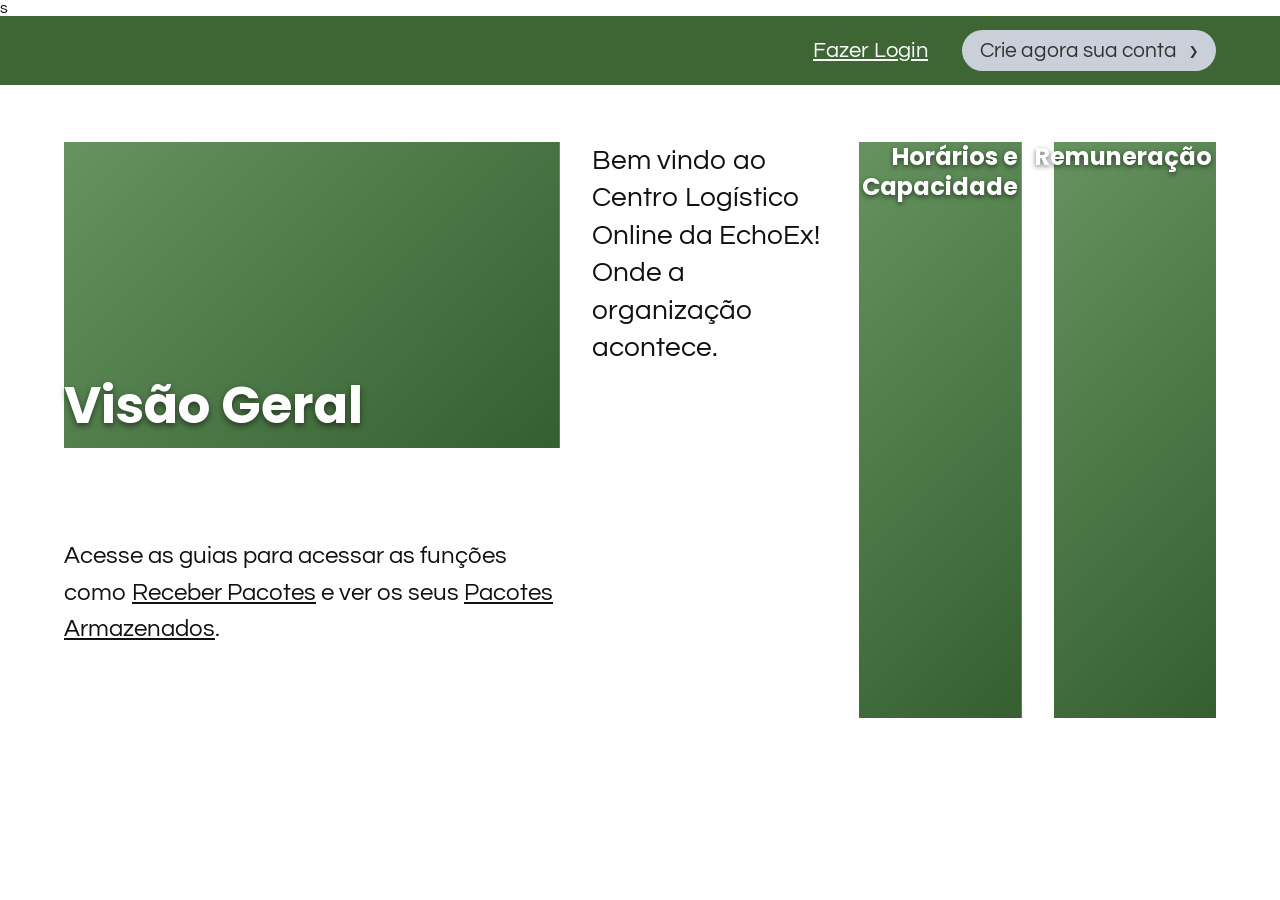
==== index.html @ 619959fc "adicionando o codigo de verdade" ====
<!DOCTYPE html>
<html lang="pt-BR">s
<head>
  <meta charset="UTF-8">
  <meta name="viewport" content="width=device-width, initial-scale=1">
  <title>EchoEx — Centro Logístico Online</title>
  <link rel="preconnect" href="https://fonts.googleapis.com">
  <link rel="preconnect" href="https://fonts.gstatic.com" crossorigin>
  <link href="https://fonts.googleapis.com/css2?family=Poppins:wght@600;700;800&family=Questrial&family=Open+Sans:wght@400;600;700&family=Playfair+Display:wght@800;900&family=Space+Mono:wght@700&display=swap" rel="stylesheet">
  <link rel="stylesheet" href="style.css">
</head>
<body data-page="landing">

  <header class="site-header">
    <a class="logo" href="index.html" data-logo aria-label="EchoEx"></a>
    <nav class="header-nav">
      <a href="#" class="link-login" data-action="open-login">Fazer Login</a>
      <a href="#" class="pill-btn" data-action="open-signup">Crie agora sua conta <span aria-hidden="true">&#8250;</span></a>
    </nav>
  </header>

  <main class="landing">
    <section class="hero-card" style="--img:url('img/galpao.jpg')">
      <h1>Visão Geral</h1>
    </section>

    <section class="hero-text">
      <p>Bem vindo ao Centro Logístico Online da EchoEx! Onde a organização acontece.</p>
    </section>

    <a class="tall-card" href="painel.html#horarios" style="--img:url('img/horarios.jpg')">
      <h2>Horários e Capacidade</h2>
    </a>

    <a class="tall-card" href="painel.html#remuneracao" style="--img:url('img/remuneracao.jpg')">
      <h2>Remuneração</h2>
    </a>

    <p class="hero-sub">
      Acesse as guias para acessar as funções como
      <a href="painel.html#receber">Receber Pacotes</a> e ver os seus
      <a href="painel.html#armazenados">Pacotes Armazenados</a>.
    </p>
  </main>

  <div class="waves" id="waves" aria-hidden="true"></div>

  <div id="modal-root"></div>
  <div id="toast" role="status" aria-live="polite"></div>

  <script src="app.js"></script>
</body>
</html>
---- style.css ----
/* ===== EchoEx — estilos compartilhados ===== */
:root {
  --green: #3d6634;
  --green-2: #43873f;
  --green-soft: #b5dfb2;
  --green-light: #8fd18f;
  --bg: #e8e9eb;
  --ink: #111;
  --gray-pill: #c9d0d9;
  --radius: 22px;
  --font-body: 'Questrial', 'Century Gothic', 'Segoe UI', sans-serif;
  --font-head: 'Poppins', 'Segoe UI', sans-serif;
  --font-card: 'Open Sans', 'Segoe UI', sans-serif;
}

*, *::before, *::after { box-sizing: border-box; }
html, body { margin: 0; padding: 0; }
body {
  font-family: var(--font-body);
  color: var(--ink);
  background: #fff;
  -webkit-font-smoothing: antialiased;
}
button { font: inherit; cursor: pointer; }
[hidden] { display: none !important; }

/* ===== Logo ===== */
.logo { display: inline-flex; align-items: center; gap: 14px; text-decoration: none; color: #fff; }
.logo-mark { width: 54px; height: 54px; flex: none; }
.logo-text { font-family: 'Playfair Display', Georgia, serif; font-weight: 900; font-size: 38px; letter-spacing: .5px; line-height: 1; display: inline-flex; }
.logo-text .e { background: #dbe8d8; color: var(--green); padding: 0 4px; }
.logo-text .x { color: #fff; }

/* ===== Landing ===== */
.site-header {
  background: var(--green);
  display: flex; align-items: center; justify-content: space-between;
  padding: 10px clamp(16px, 5vw, 73px);
  min-height: 69px;
}
.header-nav { display: flex; align-items: center; gap: 34px; }
.link-login { color: #fff; font-size: 22px; text-decoration: underline; }
.pill-btn {
  background: var(--gray-pill); color: #333; text-decoration: none;
  border-radius: 999px; padding: 10px 18px; font-size: 21px; display: inline-flex; gap: 12px; align-items: center;
}
.pill-btn span { font-size: 30px; line-height: .6; }
.pill-btn:hover { background: #d8dee6; }

.landing {
  display: grid;
  grid-template-columns: minmax(0, 3.05fr) minmax(0, 1.45fr) minmax(0, 1fr) minmax(0, 1fr);
  grid-template-areas:
    "hero text tall1 tall2"
    "sub  .    tall1 tall2";
  column-gap: 32px; row-gap: 20px;
  padding: 57px clamp(16px, 5vw, 73px) 60px;
  min-height: 640px;
}
.hero-card, .tall-card {
  background-image:
    linear-gradient(rgba(61,102,52,.38), rgba(61,102,52,.38)),
    var(--img),
    linear-gradient(135deg, #7fae7a, #2f5a2c);
  background-size: cover; background-position: center;
  position: relative; display: flex; color: #fff; text-decoration: none;
}
.hero-card { grid-area: hero; height: 306px; align-items: flex-end; }
.hero-card h1 {
  font-family: var(--font-head); font-weight: 700; font-size: clamp(36px, 4vw, 58px);
  margin: 0; padding: 0 0 4px; text-shadow: 0 3px 6px rgba(0,0,0,.5);
}
.hero-text { grid-area: text; }
.hero-text p { font-size: clamp(22px, 2.2vw, 30px); line-height: 1.33; margin: 0; }
.hero-sub { grid-area: sub; font-size: clamp(20px, 1.9vw, 26px); line-height: 1.5; margin: 0; align-self: start; }
.hero-sub a { color: inherit; }
.tall-card { min-height: 576px; align-items: flex-start; justify-content: flex-end; transition: transform .2s; }
.tall-card:hover { transform: translateY(-4px); }
.tall-card:nth-of-type(1) { grid-area: tall1; }
.hero-card + .hero-text + .tall-card { grid-area: tall1; }
.hero-card + .hero-text + .tall-card + .tall-card { grid-area: tall2; }
.tall-card h2 {
  font-family: var(--font-head); font-weight: 700; font-size: 24px; margin: 0; padding: 0 4px;
  text-align: right; text-shadow: 0 2px 5px rgba(0,0,0,.55); line-height: 1.25;
}

.waves { position: fixed; left: 0; right: 0; bottom: 0; height: 140px; pointer-events: none; z-index: 0; }
.waves svg { width: 100%; height: 100%; display: block; }
.landing, .site-header { position: relative; z-index: 1; }

/* ===== App / painel ===== */
.app { display: grid; grid-template-columns: 500px 1fr; min-height: 100vh; }
.sidebar {
  background: var(--green); color: #fff; padding: 24px 52px 28px;
  display: flex; flex-direction: column; position: sticky; top: 0; height: 100vh; overflow-y: auto;
}
.sidebar .logo { margin-bottom: 34px; }
.nav-title { font-family: 'Questrial', serif; font-size: 25px; font-weight: 300; margin: 22px 0 10px -2px; opacity: .92; letter-spacing: .5px; }
.nav { display: flex; flex-direction: column; gap: 6px; }
.nav a {
  display: flex; align-items: center; gap: 12px; color: #fff; text-decoration: none;
  font-size: 24px; padding: 8px 14px; border-radius: 999px; margin-left: -10px; width: fit-content;
  transition: background .15s;
}
.nav a:hover { background: rgba(255,255,255,.14); }
.nav a.active { background: rgba(255,255,255,.27); }
.nav svg { width: 34px; height: 34px; flex: none; }

.user { margin-top: auto; padding-top: 28px; border-top: 2px solid rgba(255,255,255,.9); display: flex; gap: 12px; align-items: center; }
.avatar { width: 70px; height: 70px; background: #fff; border-radius: 50%; flex: none; }
.user-info { display: flex; flex-direction: column; }
.user-info strong { font-weight: 400; font-size: 22px; }
.user-info small { font-size: 13px; margin-left: 8px; opacity: .95; }
.logout { margin-top: 14px; background: transparent; border: 1px solid rgba(255,255,255,.6); color: #fff; border-radius: 999px; padding: 6px 16px; width: fit-content; align-self: flex-end; }
.logout:hover { background: rgba(255,255,255,.15); }

.main { min-width: 0; display: flex; flex-direction: column; height: 100vh; }
.topbar { display: flex; align-items: center; justify-content: space-between; height: 110px; padding: 0 28px 0 52px; background: #fff; border-bottom: 3px solid #111; flex: none; }
.crumb { font-size: 25px; }
.crumb strong { font-family: var(--font-head); font-weight: 700; }
.help-btn { width: 72px; height: 54px; border: 2px solid #111; border-radius: 12px; background: #fff; font-size: 40px; font-weight: 300; line-height: 1; }
.help-btn:hover { background: #f0f0f0; }
.menu-btn { display: none; background: none; border: none; font-size: 28px; margin-right: 12px; }
.content { background: var(--bg); flex: 1; overflow-y: auto; padding: 36px 52px 52px; }

.eyebrow { font-family: var(--font-head); font-weight: 700; color: var(--green); font-size: 25px; margin: 8px 0 0 14px; letter-spacing: .3px; }
.page-title { font-family: var(--font-head); font-weight: 700; font-size: 44px; margin: 0 0 26px; }

/* Banners (centros / empresas) */
.banners { display: flex; flex-direction: column; gap: 42px; padding: 0 40px 0 56px; }
.banner {
  position: relative; height: 205px; border: 4px solid var(--green-2); border-radius: 20px; overflow: hidden; padding: 0;
  background-image: linear-gradient(rgba(0,0,0,.08), rgba(0,0,0,.08)), var(--img), linear-gradient(135deg, #7fbf8f, #2f6a52);
  background-size: cover; background-position: center; color: #fff; text-align: right;
  display: flex; flex-direction: column; justify-content: flex-start; align-items: flex-end; padding: 10px 14px; transition: transform .15s, box-shadow .15s;
}
.banner:hover { transform: translateY(-2px); box-shadow: 0 8px 20px rgba(0,0,0,.2); }
.banner.active { border-color: #1f4b1b; box-shadow: 0 0 0 4px rgba(67,135,63,.35); }
.banner-title { font-family: var(--font-head); font-weight: 800; font-size: 58px; line-height: 1.05; text-shadow: 0 3px 6px rgba(0,0,0,.65); }
.banner-sub { font-family: 'Space Mono', monospace; font-weight: 700; font-size: 25px; text-shadow: 0 2px 4px rgba(0,0,0,.7); }
.badge { background: var(--green-2); color: #fff; font-size: 15px; padding: 4px 12px; border-radius: 999px; margin-top: 6px; font-family: var(--font-card); font-weight: 600; }

/* Busca */
.search { display: flex; align-items: center; gap: 8px; background: #c4c4c4; border-radius: 999px; height: 46px; padding: 0 14px; margin-bottom: 30px; }
.search svg { width: 28px; height: 28px; color: #808080; flex: none; }
.search input { flex: 1; border: none; background: transparent; outline: none; font: inherit; font-size: 18px; }

/* Cards de pacote */
.pkg-grid { display: grid; grid-template-columns: repeat(auto-fill, minmax(360px, 1fr)); gap: 30px 60px; padding: 0 8px; align-items: start; }
.pkg {
  position: relative; background: transparent; border: 4px solid var(--green-2); border-radius: 30px; padding: 20px 22px 16px; cursor: pointer; transition: background .15s, transform .15s; min-height: 100px;
  font-family: var(--font-card); color: var(--green-2);
}
.pkg:hover { background: rgba(67,135,63,.08); transform: translateY(-2px); }
.pkg-top { display: flex; gap: 14px; align-items: center; }
.thumb { width: 74px; height: 74px; border-radius: 50%; background: #fff; display: grid; place-items: center; font-size: 38px; flex: none; box-shadow: inset 0 0 0 1px #ddd; }
.pkg h3 { margin: 0 0 3px; font-size: 17px; font-weight: 700; }
.pkg p { margin: 0; font-size: 16px; }
.help-dot {
  position: absolute; top: -14px; right: -14px; width: 54px; height: 54px; border-radius: 50%; border: 3px solid #fff;
  background: var(--green); color: #fff; font-size: 28px; font-weight: 700; line-height: 1;
}
.help-dot:hover { background: #2f5129; }
.details { list-style: none; margin: 14px 0 0; padding: 0; font-family: var(--font-body); font-size: 16px; line-height: 1.55; }
.pkg.add { display: grid; place-items: center; font-size: 64px; font-weight: 700; min-height: 100px; padding: 0; }
.empty { grid-column: 1 / -1; font-family: var(--font-card); color: #666; padding: 16px 0; }

/* Horários */
.slots { display: flex; flex-direction: column; gap: 44px; padding: 0 30px 0 0; }
.slot { display: grid; grid-template-columns: 420px 1fr; border: 2px solid var(--green-2); border-radius: 0 18px 18px 0; cursor: pointer; background: transparent; padding: 0; text-align: right; color: var(--green-2); font-family: var(--font-body); }
.slot:hover { background: rgba(67,135,63,.07); }
.slot-img { height: 155px; border-radius: 18px 0 0 18px; position: relative; margin: -2px 0 -2px -2px;
  background-image: linear-gradient(rgba(0,0,0,.05), rgba(0,0,0,.05)), var(--img), linear-gradient(135deg, #e2b44f, #4a8f57); background-size: cover; background-position: center; display: flex; align-items: flex-end; }
.slot-img span { font-family: 'Questrial', sans-serif; font-size: 44px; color: #fff; font-weight: 700; padding: 0 8px; text-shadow: 0 2px 5px rgba(0,0,0,.5); }
.slot-info { display: flex; flex-direction: column; justify-content: center; gap: 6px; padding: 10px 14px; font-weight: 700; font-size: 19px; }
.slot-info div { display: flex; justify-content: flex-end; gap: 10px; align-items: center; }
.slot-info svg { width: 28px; height: 28px; }
.usage { height: 8px; background: #cfe3cc; border-radius: 99px; overflow: hidden; margin: 4px 0 0 auto; width: 70%; }
.usage i { display: block; height: 100%; background: var(--green-2); }
.usage-text { font-size: 14px; font-weight: 600; }

/* Remuneração */
.chart-title { font-family: var(--font-head); font-weight: 700; font-size: 44px; margin: 0 0 12px; }
.chart-box { background: var(--green-soft); border-radius: 36px; padding: 14px 18px; margin-bottom: 26px; }
.chart-box svg { width: 100%; height: auto; display: block; }
.legend { display: flex; gap: 18px; justify-content: center; font-size: 15px; padding-top: 4px; }
.legend i { display: inline-block; width: 12px; height: 12px; border-radius: 50%; margin-right: 6px; }
.stats { display: flex; gap: 20px; flex-wrap: wrap; margin-bottom: 22px; }
.stat { background: #fff; border: 3px solid var(--green-2); border-radius: 20px; padding: 12px 20px; font-family: var(--font-card); color: var(--green); }
.stat strong { display: block; font-size: 26px; }
.history { background: #fff; border-radius: 20px; padding: 14px 20px; font-family: var(--font-card); }
.history h3 { margin: 0 0 8px; font-family: var(--font-head); }
.history table { width: 100%; border-collapse: collapse; font-size: 15px; }
.history th, .history td { text-align: left; padding: 6px 4px; border-bottom: 1px solid #e3e3e3; }

/* Modal */
#modal-root .overlay { position: fixed; inset: 0; background: rgba(0,0,0,.5); display: grid; place-items: center; z-index: 50; padding: 16px; }
.modal { background: #fff; border-radius: 24px; border: 4px solid var(--green-2); width: min(520px, 100%); max-height: 90vh; overflow-y: auto; padding: 26px 28px; font-family: var(--font-card); }
.modal h2 { font-family: var(--font-head); margin: 0 0 14px; font-size: 26px; color: var(--green); }
.modal p { line-height: 1.5; }
.modal label { display: block; font-size: 14px; font-weight: 600; margin: 12px 0 4px; color: #333; }
.modal input, .modal select { width: 100%; padding: 10px 12px; border: 2px solid #cfd6cf; border-radius: 12px; font: inherit; }
.modal input:focus, .modal select:focus { outline: none; border-color: var(--green-2); }
.row { display: grid; grid-template-columns: 1fr 1fr; gap: 12px; }
.actions { display: flex; gap: 10px; justify-content: flex-end; margin-top: 22px; flex-wrap: wrap; }
.btn { border: none; border-radius: 999px; padding: 10px 22px; font-weight: 700; background: var(--green); color: #fff; }
.btn:hover { background: #2f5129; }
.btn.ghost { background: #e5e8e5; color: #333; }
.btn.ghost:hover { background: #d6dad6; }
.err { color: #b3261e; font-size: 14px; min-height: 18px; margin-top: 8px; }
.hint { font-size: 13px; color: #666; margin-top: 10px; }
.check-list { list-style: none; padding: 0; margin: 0; }
.check-list li { padding: 8px 0; border-bottom: 1px solid #eee; display: flex; gap: 10px; align-items: center; }
.check-list input { width: auto; }
.kv { list-style: none; padding: 0; margin: 8px 0 0; line-height: 1.8; }

#toast { position: fixed; left: 50%; bottom: 28px; transform: translate(-50%, 30px); background: #1f2d1d; color: #fff; padding: 12px 22px; border-radius: 999px; opacity: 0; pointer-events: none; transition: .25s; z-index: 80; font-family: var(--font-card); max-width: 90vw; text-align: center; }
#toast.show { opacity: 1; transform: translate(-50%, 0); }
#toast.error { background: #8d1f1a; }

/* ===== Responsivo ===== */
@media (max-width: 1200px) {
  .app { grid-template-columns: 340px 1fr; }
  .sidebar { padding: 20px 28px; }
  .nav a { font-size: 20px; }
  .slot { grid-template-columns: 300px 1fr; }
}
@media (max-width: 900px) {
  .landing { grid-template-columns: 1fr 1fr; grid-template-areas: "hero hero" "text text" "sub sub" "tall1 tall2"; }
  .tall-card { min-height: 320px; }
  .header-nav { gap: 14px; }
  .link-login, .pill-btn { font-size: 16px; }
  .logo-text { font-size: 30px; }
  .app { grid-template-columns: 1fr; }
  .sidebar { position: fixed; z-index: 40; left: 0; top: 0; width: 300px; transform: translateX(-100%); transition: transform .25s; }
  .sidebar.open { transform: none; }
  .menu-btn { display: block; }
  .topbar { padding: 0 16px; height: 80px; }
  .crumb { flex: 1; font-size: 19px; }
  .help-btn { width: 52px; height: 42px; font-size: 28px; }
  .content { padding: 22px 16px 40px; }
  .banners { padding: 0; }
  .banner-title { font-size: 38px; }
  .banner-sub { font-size: 17px; }
  .slot { grid-template-columns: 1fr; border-radius: 18px; }
  .slot-img { border-radius: 16px 16px 0 0; margin: 0; }
  .pkg-grid { grid-template-columns: 1fr; padding: 0 10px 0 0; }
  .row { grid-template-columns: 1fr; }
}
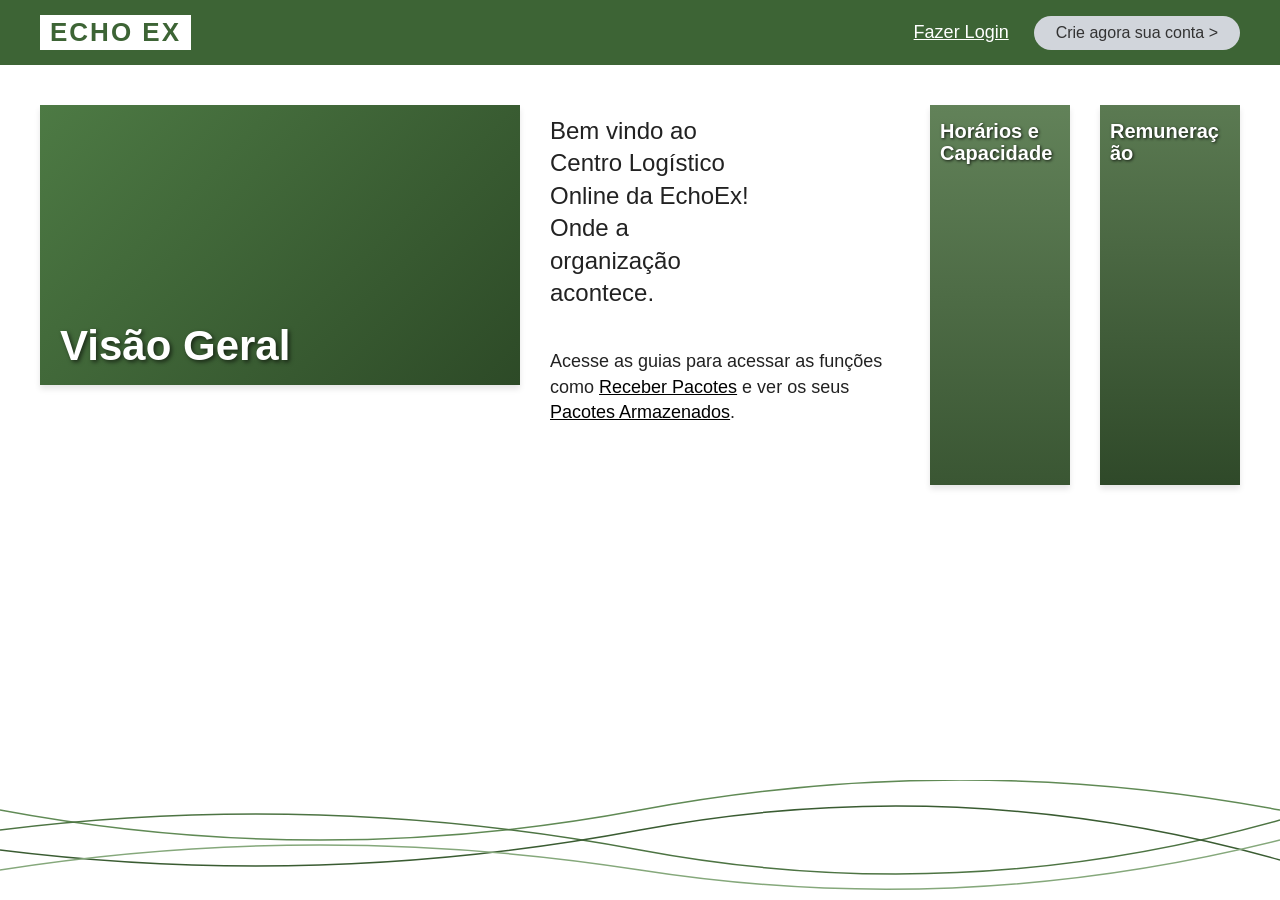
==== commit 64cca53a: "Revamp index.html with new layout and styles Updated the HTML structure, added styles, and modified " ====
--- a/index.html
+++ b/index.html
@@ -1,53 +1,220 @@
 <!DOCTYPE html>
-<html lang="pt-BR">s
+<html lang="pt-BR">
 <head>
-  <meta charset="UTF-8">
-  <meta name="viewport" content="width=device-width, initial-scale=1">
-  <title>EchoEx — Centro Logístico Online</title>
-  <link rel="preconnect" href="https://fonts.googleapis.com">
-  <link rel="preconnect" href="https://fonts.gstatic.com" crossorigin>
-  <link href="https://fonts.googleapis.com/css2?family=Poppins:wght@600;700;800&family=Questrial&family=Open+Sans:wght@400;600;700&family=Playfair+Display:wght@800;900&family=Space+Mono:wght@700&display=swap" rel="stylesheet">
-  <link rel="stylesheet" href="style.css">
+    <meta charset="UTF-8">
+    <meta name="viewport" content="width=device-width, initial-scale=1.0">
+    <title>EchoEx - Início</title>
+    <style>
+        * {
+            margin: 0;
+            padding: 0;
+            box-sizing: border-box;
+            font-family: 'Segoe UI', Tahoma, Geneva, Verdana, sans-serif;
+        }
+
+        body {
+            background-color: #ffffff;
+            min-height: 100vh;
+            display: flex;
+            flex-direction: column;
+            justify-content: space-between;
+            overflow-x: hidden;
+        }
+
+        /* Top Header */
+        header {
+            background-color: #3d6435;
+            height: 65px;
+            padding: 0 40px;
+            display: flex;
+            justify-content: space-between;
+            align-items: center;
+        }
+
+        .logo-box {
+            background-color: white;
+            padding: 2px 10px;
+            display: flex;
+            align-items: center;
+            gap: 10px;
+        }
+
+        .logo-box span {
+            color: #3d6435;
+            font-weight: 900;
+            font-size: 26px;
+            letter-spacing: 2px;
+        }
+
+        .header-actions {
+            display: flex;
+            align-items: center;
+            gap: 25px;
+        }
+
+        .login-link {
+            color: white;
+            text-decoration: underline;
+            font-size: 18px;
+            font-weight: 500;
+        }
+
+        .btn-register {
+            background-color: #d1d5db;
+            color: #333333;
+            padding: 8px 22px;
+            border-radius: 25px;
+            text-decoration: none;
+            font-size: 16px;
+            font-weight: 500;
+            display: flex;
+            align-items: center;
+            gap: 5px;
+        }
+
+        /* Hero Content Container */
+        .hero-container {
+            max-width: 1300px;
+            margin: 40px auto 0 auto;
+            padding: 0 40px;
+            display: grid;
+            grid-template-columns: 480px 1fr 140px 140px;
+            gap: 30px;
+            align-items: start;
+            flex: 1;
+        }
+
+        /* Column 1: Main Banner Image */
+        .main-banner {
+            width: 100%;
+            height: 280px;
+            background: linear-gradient(135deg, #4d7a44, #2d4a27), url('https://images.unsplash.com/photo-1586528116311-ad8dd3c8310d?w=800') center/cover;
+            position: relative;
+            box-shadow: 0 4px 6px rgba(0,0,0,0.1);
+        }
+
+        .main-banner h1 {
+            position: absolute;
+            bottom: 15px;
+            left: 20px;
+            color: white;
+            font-size: 42px;
+            font-weight: bold;
+            text-shadow: 2px 2px 4px rgba(0,0,0,0.6);
+        }
+
+        /* Column 2: Center Text */
+        .center-text-box {
+            padding-top: 10px;
+        }
+
+        .center-text-box h2 {
+            font-size: 24px;
+            color: #222;
+            font-weight: normal;
+            line-height: 1.35;
+            margin-bottom: 40px;
+        }
+
+        .center-text-box p {
+            font-size: 18px;
+            color: #222;
+            line-height: 1.4;
+        }
+
+        .center-text-box a {
+            color: #000;
+            text-decoration: underline;
+        }
+
+        /* Column 3 & 4: Vertical Cards */
+        .vertical-card {
+            width: 100%;
+            height: 380px;
+            background: linear-gradient(180deg, #628259, #3a5633), url('https://images.unsplash.com/photo-1526304640581-d334cdbbf45e?w=400') center/cover;
+            position: relative;
+            box-shadow: 0 4px 6px rgba(0,0,0,0.1);
+        }
+
+        .vertical-card.card-remuneracao {
+            background: linear-gradient(180deg, #5b7a52, #2f4929), url('https://images.unsplash.com/photo-1554224155-8d04cb21cd6c?w=400') center/cover;
+        }
+
+        .vertical-card span {
+            position: absolute;
+            top: 15px;
+            left: 10px;
+            right: 10px;
+            color: white;
+            font-size: 20px;
+            font-weight: bold;
+            line-height: 1.1;
+            text-shadow: 1px 1px 3px rgba(0,0,0,0.8);
+            word-wrap: break-word;
+        }
+
+        /* Footer Wave Lines Design */
+        .footer-waves {
+            width: 100%;
+            height: 120px;
+            margin-top: auto;
+            background-color: transparent;
+            overflow: hidden;
+            line-height: 0;
+        }
+
+        .footer-waves svg {
+            width: 100%;
+            height: 100%;
+        }
+    </style>
 </head>
-<body data-page="landing">
-
-  <header class="site-header">
-    <a class="logo" href="index.html" data-logo aria-label="EchoEx"></a>
-    <nav class="header-nav">
-      <a href="#" class="link-login" data-action="open-login">Fazer Login</a>
-      <a href="#" class="pill-btn" data-action="open-signup">Crie agora sua conta <span aria-hidden="true">&#8250;</span></a>
-    </nav>
-  </header>
-
-  <main class="landing">
-    <section class="hero-card" style="--img:url('img/galpao.jpg')">
-      <h1>Visão Geral</h1>
-    </section>
-
-    <section class="hero-text">
-      <p>Bem vindo ao Centro Logístico Online da EchoEx! Onde a organização acontece.</p>
-    </section>
-
-    <a class="tall-card" href="painel.html#horarios" style="--img:url('img/horarios.jpg')">
-      <h2>Horários e Capacidade</h2>
-    </a>
-
-    <a class="tall-card" href="painel.html#remuneracao" style="--img:url('img/remuneracao.jpg')">
-      <h2>Remuneração</h2>
-    </a>
-
-    <p class="hero-sub">
-      Acesse as guias para acessar as funções como
-      <a href="painel.html#receber">Receber Pacotes</a> e ver os seus
-      <a href="painel.html#armazenados">Pacotes Armazenados</a>.
-    </p>
-  </main>
-
-  <div class="waves" id="waves" aria-hidden="true"></div>
-
-  <div id="modal-root"></div>
-  <div id="toast" role="status" aria-live="polite"></div>
-
-  <script src="app.js"></script>
+<body>
+
+    <!-- Header / Navbar -->
+    <header>
+        <div class="logo-box">
+            <span>ECHO EX</span>
+        </div>
+        <div class="header-actions">
+            <a href="visao-geral.html" class="login-link">Fazer Login</a>
+            <a href="#" class="btn-register">Crie agora sua conta &gt;</a>
+        </div>
+    </header>
+
+    <!-- Main Content Grid -->
+    <main class="hero-container">
+        <!-- Main Image Banner -->
+        <div class="main-banner">
+            <h1>Visão Geral</h1>
+        </div>
+
+        <!-- Center Text Information -->
+        <div class="center-text-box">
+            <h2>Bem vindo ao<br>Centro Logístico<br>Online da EchoEx!<br>Onde a<br>organização<br>acontece.</h2>
+            <p>Acesse as guias para acessar as funções como <a href="receber-pacotes.html">Receber Pacotes</a> e ver os seus <a href="pacotes-armazenados.html">Pacotes Armazenados</a>.</p>
+        </div>
+
+        <!-- Vertical Banner 1 -->
+        <div class="vertical-card">
+            <span>Horários e Capacidade</span>
+        </div>
+
+        <!-- Vertical Banner 2 -->
+        <div class="vertical-card card-remuneracao">
+            <span>Remuneração</span>
+        </div>
+    </main>
+
+    <!-- Ondas na parte inferior -->
+    <div class="footer-waves">
+        <svg xmlns="http://www.w3.org/2000/svg" viewBox="0 0 1440 120" preserveAspectRatio="none">
+            <path fill="none" stroke="#608a55" stroke-width="1.5" d="M0,30 Q360,90 720,30 T1440,30"></path>
+            <path fill="none" stroke="#4d7443" stroke-width="1.5" d="M0,50 Q360,10 720,70 T1440,40"></path>
+            <path fill="none" stroke="#3a5c32" stroke-width="1.5" d="M0,70 Q360,110 720,50 T1440,80"></path>
+            <path fill="none" stroke="#85a87b" stroke-width="1.5" d="M0,90 Q360,40 720,90 T1440,60"></path>
+        </svg>
+    </div>
+
 </body>
 </html>
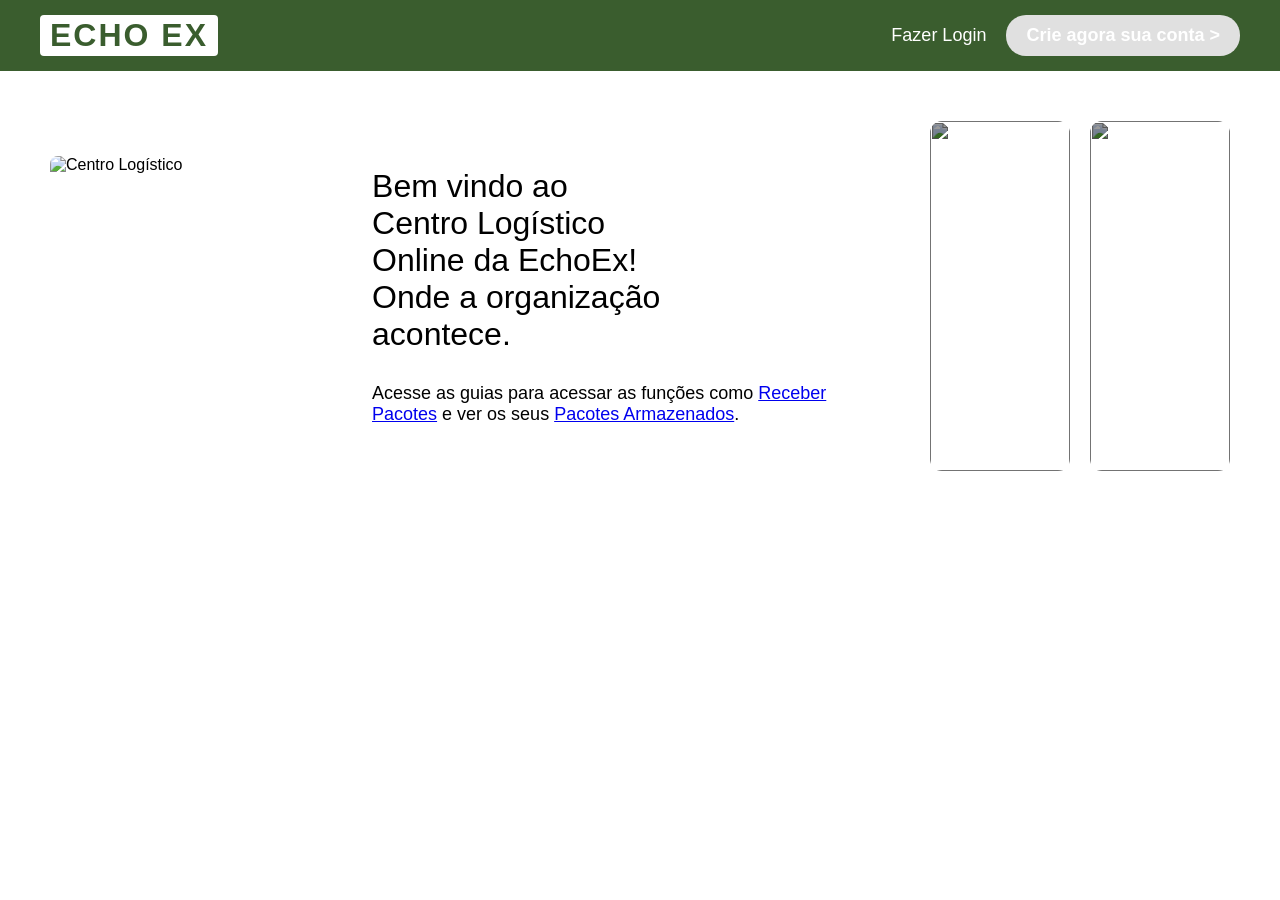
==== commit 925d3d9d: "Refactor HTML structure and styles for homepage" ====
--- a/index.html
+++ b/index.html
@@ -2,219 +2,49 @@
 <html lang="pt-BR">
 <head>
     <meta charset="UTF-8">
-    <meta name="viewport" content="width=device-width, initial-scale=1.0">
     <title>EchoEx - Início</title>
+    <link rel="stylesheet" href="style.css">
     <style>
-        * {
-            margin: 0;
-            padding: 0;
-            box-sizing: border-box;
-            font-family: 'Segoe UI', Tahoma, Geneva, Verdana, sans-serif;
-        }
-
-        body {
-            background-color: #ffffff;
-            min-height: 100vh;
-            display: flex;
-            flex-direction: column;
-            justify-content: space-between;
-            overflow-x: hidden;
-        }
-
-        /* Top Header */
-        header {
-            background-color: #3d6435;
-            height: 65px;
-            padding: 0 40px;
-            display: flex;
-            justify-content: space-between;
-            align-items: center;
-        }
-
-        .logo-box {
-            background-color: white;
-            padding: 2px 10px;
-            display: flex;
-            align-items: center;
-            gap: 10px;
-        }
-
-        .logo-box span {
-            color: #3d6435;
-            font-weight: 900;
-            font-size: 26px;
-            letter-spacing: 2px;
-        }
-
-        .header-actions {
-            display: flex;
-            align-items: center;
-            gap: 25px;
-        }
-
-        .login-link {
-            color: white;
-            text-decoration: underline;
-            font-size: 18px;
-            font-weight: 500;
-        }
-
-        .btn-register {
-            background-color: #d1d5db;
-            color: #333333;
-            padding: 8px 22px;
-            border-radius: 25px;
-            text-decoration: none;
-            font-size: 16px;
-            font-weight: 500;
-            display: flex;
-            align-items: center;
-            gap: 5px;
-        }
-
-        /* Hero Content Container */
-        .hero-container {
-            max-width: 1300px;
-            margin: 40px auto 0 auto;
-            padding: 0 40px;
-            display: grid;
-            grid-template-columns: 480px 1fr 140px 140px;
-            gap: 30px;
-            align-items: start;
-            flex: 1;
-        }
-
-        /* Column 1: Main Banner Image */
-        .main-banner {
-            width: 100%;
-            height: 280px;
-            background: linear-gradient(135deg, #4d7a44, #2d4a27), url('https://images.unsplash.com/photo-1586528116311-ad8dd3c8310d?w=800') center/cover;
-            position: relative;
-            box-shadow: 0 4px 6px rgba(0,0,0,0.1);
-        }
-
-        .main-banner h1 {
-            position: absolute;
-            bottom: 15px;
-            left: 20px;
-            color: white;
-            font-size: 42px;
-            font-weight: bold;
-            text-shadow: 2px 2px 4px rgba(0,0,0,0.6);
-        }
-
-        /* Column 2: Center Text */
-        .center-text-box {
-            padding-top: 10px;
-        }
-
-        .center-text-box h2 {
-            font-size: 24px;
-            color: #222;
-            font-weight: normal;
-            line-height: 1.35;
-            margin-bottom: 40px;
-        }
-
-        .center-text-box p {
-            font-size: 18px;
-            color: #222;
-            line-height: 1.4;
-        }
-
-        .center-text-box a {
-            color: #000;
-            text-decoration: underline;
-        }
-
-        /* Column 3 & 4: Vertical Cards */
-        .vertical-card {
-            width: 100%;
-            height: 380px;
-            background: linear-gradient(180deg, #628259, #3a5633), url('https://images.unsplash.com/photo-1526304640581-d334cdbbf45e?w=400') center/cover;
-            position: relative;
-            box-shadow: 0 4px 6px rgba(0,0,0,0.1);
-        }
-
-        .vertical-card.card-remuneracao {
-            background: linear-gradient(180deg, #5b7a52, #2f4929), url('https://images.unsplash.com/photo-1554224155-8d04cb21cd6c?w=400') center/cover;
-        }
-
-        .vertical-card span {
-            position: absolute;
-            top: 15px;
-            left: 10px;
-            right: 10px;
-            color: white;
-            font-size: 20px;
-            font-weight: bold;
-            line-height: 1.1;
-            text-shadow: 1px 1px 3px rgba(0,0,0,0.8);
-            word-wrap: break-word;
-        }
-
-        /* Footer Wave Lines Design */
-        .footer-waves {
-            width: 100%;
-            height: 120px;
-            margin-top: auto;
-            background-color: transparent;
-            overflow: hidden;
-            line-height: 0;
-        }
-
-        .footer-waves svg {
-            width: 100%;
-            height: 100%;
-        }
+        body { display: block; background-color: white; }
+        header { background-color: #3A5D2E; color: white; padding: 15px 40px; display: flex; justify-content: space-between; align-items: center; }
+        .nav-links { display: flex; gap: 20px; align-items: center; }
+        .nav-links a { color: white; text-decoration: none; font-size: 18px; }
+        .btn-register { background: #E0E0E0; color: #333; padding: 10px 20px; border-radius: 20px; text-decoration: none; font-weight: bold; }
+        .hero { display: flex; padding: 50px; gap: 40px; align-items: center; }
+        .hero-img { width: 450px; height: 280px; object-fit: cover; border-radius: 8px; }
+        .banner-cards { display: flex; gap: 20px; margin-left: auto; }
+        .banner-card { width: 140px; height: 350px; border-radius: 12px; overflow: hidden; position: relative; }
+        .banner-card img { width: 100%; height: 100%; object-fit: cover; filter: brightness(0.6); }
+        .banner-card span { position: absolute; top: 15px; left: 10px; color: white; font-weight: bold; font-size: 18px; }
     </style>
 </head>
 <body>
-
-    <!-- Header / Navbar -->
     <header>
-        <div class="logo-box">
-            <span>ECHO EX</span>
+        <div class="logo-container" style="margin: 0;">
+            <div class="logo-text">ECHO EX</div>
         </div>
-        <div class="header-actions">
-            <a href="visao-geral.html" class="login-link">Fazer Login</a>
+        <div class="nav-links">
+            <a href="visao-geral.html">Fazer Login</a>
             <a href="#" class="btn-register">Crie agora sua conta &gt;</a>
         </div>
     </header>
 
-    <!-- Main Content Grid -->
-    <main class="hero-container">
-        <!-- Main Image Banner -->
-        <div class="main-banner">
-            <h1>Visão Geral</h1>
+    <main class="hero">
+        <img src="https://images.unsplash.com/photo-1586528116311-ad8dd3c8310d?w=800" class="hero-img" alt="Centro Logístico">
+        <div>
+            <h1 style="font-size: 32px; font-weight: normal; max-width: 300px;">Bem vindo ao Centro Logístico Online da EchoEx! Onde a organização acontece.</h1>
+            <p style="margin-top: 30px; font-size: 18px;">Acesse as guias para acessar as funções como <a href="receber-pacotes.html">Receber Pacotes</a> e ver os seus <a href="pacotes-armazenados.html">Pacotes Armazenados</a>.</p>
         </div>
-
-        <!-- Center Text Information -->
-        <div class="center-text-box">
-            <h2>Bem vindo ao<br>Centro Logístico<br>Online da EchoEx!<br>Onde a<br>organização<br>acontece.</h2>
-            <p>Acesse as guias para acessar as funções como <a href="receber-pacotes.html">Receber Pacotes</a> e ver os seus <a href="pacotes-armazenados.html">Pacotes Armazenados</a>.</p>
-        </div>
-
-        <!-- Vertical Banner 1 -->
-        <div class="vertical-card">
-            <span>Horários e Capacidade</span>
-        </div>
-
-        <!-- Vertical Banner 2 -->
-        <div class="vertical-card card-remuneracao">
-            <span>Remuneração</span>
+        <div class="banner-cards">
+            <div class="banner-card">
+                <img src="https://images.unsplash.com/photo-1526304640581-d334cdbbf45e?w=400" alt="">
+                <span>Horários e Capacidade</span>
+            </div>
+            <div class="banner-card">
+                <img src="https://images.unsplash.com/photo-1554224155-8d04cb21cd6c?w=400" alt="">
+                <span>Remuneração</span>
+            </div>
         </div>
     </main>
-
-    <!-- Ondas na parte inferior -->
-    <div class="footer-waves">
-        <svg xmlns="http://www.w3.org/2000/svg" viewBox="0 0 1440 120" preserveAspectRatio="none">
-            <path fill="none" stroke="#608a55" stroke-width="1.5" d="M0,30 Q360,90 720,30 T1440,30"></path>
-            <path fill="none" stroke="#4d7443" stroke-width="1.5" d="M0,50 Q360,10 720,70 T1440,40"></path>
-            <path fill="none" stroke="#3a5c32" stroke-width="1.5" d="M0,70 Q360,110 720,50 T1440,80"></path>
-            <path fill="none" stroke="#85a87b" stroke-width="1.5" d="M0,90 Q360,40 720,90 T1440,60"></path>
-        </svg>
-    </div>
-
 </body>
 </html>
--- a/style.css
+++ b/style.css
@@ -0,0 +1,225 @@
+* {
+    margin: 0;
+    padding: 0;
+    box-sizing: border-box;
+    font-family: 'Segoe UI', Tahoma, Geneva, Verdana, sans-serif;
+}
+
+body {
+    display: flex;
+    min-height: 100vh;
+    background-color: #f0f0f0;
+}
+
+/* Sidebar */
+.sidebar {
+    width: 320px;
+    background-color: #3A5D2E;
+    color: white;
+    padding: 20px;
+    display: flex;
+    flex-direction: column;
+}
+
+.logo-container {
+    display: flex;
+    align-items: center;
+    gap: 15px;
+    margin-bottom: 30px;
+}
+
+.logo-circle {
+    width: 60px;
+    height: 60px;
+    border: 3px solid white;
+    border-radius: 50%;
+    display: flex;
+    align-items: center;
+    justify-content: center;
+}
+
+.logo-text {
+    font-size: 32px;
+    font-weight: 900;
+    letter-spacing: 2px;
+    background: white;
+    color: #3A5D2E;
+    padding: 2px 10px;
+    border-radius: 4px;
+}
+
+.nav-section {
+    margin-bottom: 25px;
+}
+
+.section-title {
+    font-size: 20px;
+    opacity: 0.8;
+    margin-bottom: 15px;
+    font-weight: 300;
+}
+
+.nav-item {
+    display: flex;
+    align-items: center;
+    gap: 12px;
+    padding: 12px 15px;
+    color: white;
+    text-decoration: none;
+    font-size: 18px;
+    border-radius: 20px;
+    margin-bottom: 8px;
+    transition: 0.2s;
+}
+
+.nav-item.active {
+    background-color: #5C7F50;
+    font-weight: bold;
+}
+
+.nav-item i {
+    font-size: 20px;
+    width: 25px;
+    text-align: center;
+}
+
+.user-profile {
+    margin-top: auto;
+    border-top: 1px solid rgba(255,255,255,0.3);
+    padding-top: 20px;
+    display: flex;
+    align-items: center;
+    gap: 15px;
+}
+
+.avatar {
+    width: 50px;
+    height: 50px;
+    background-color: white;
+    border-radius: 50%;
+}
+
+.user-info h4 {
+    font-size: 18px;
+    font-weight: bold;
+}
+
+.user-info p {
+    font-size: 12px;
+    opacity: 0.8;
+}
+
+/* Main Layout */
+.main-content {
+    flex: 1;
+    display: flex;
+    flex-direction: column;
+}
+
+.top-bar {
+    background-color: white;
+    padding: 20px 30px;
+    display: flex;
+    justify-content: space-between;
+    align-items: center;
+    border-bottom: 2px solid #ccc;
+}
+
+.page-title {
+    font-size: 24px;
+    font-weight: bold;
+    color: #333;
+}
+
+.page-title span {
+    font-weight: normal;
+}
+
+.help-btn {
+    width: 45px;
+    height: 45px;
+    border: 2px solid #333;
+    border-radius: 8px;
+    display: flex;
+    align-items: center;
+    justify-content: center;
+    font-size: 24px;
+    font-weight: bold;
+    color: #333;
+    cursor: pointer;
+}
+
+.content-body {
+    padding: 25px;
+    flex: 1;
+}
+
+/* Common UI Elements */
+.search-bar {
+    width: 100%;
+    background-color: #CCCCCC;
+    border-radius: 20px;
+    padding: 10px 20px;
+    display: flex;
+    align-items: center;
+    gap: 10px;
+    margin-bottom: 25px;
+}
+
+.search-bar input {
+    border: none;
+    background: transparent;
+    width: 100%;
+    outline: none;
+    font-size: 16px;
+}
+
+.cards-grid {
+    display: grid;
+    grid-template-columns: repeat(2, 1fr);
+    gap: 20px;
+}
+
+.item-card {
+    background-color: #E0E0E0;
+    border: 3px solid #3A5D2E;
+    border-radius: 30px;
+    padding: 15px;
+    display: flex;
+    align-items: center;
+    gap: 15px;
+    position: relative;
+}
+
+.item-thumb {
+    width: 70px;
+    height: 70px;
+    object-fit: cover;
+    border-radius: 12px;
+}
+
+.item-info h3 {
+    color: #3A5D2E;
+    font-size: 18px;
+}
+
+.item-info p {
+    color: #5C7F50;
+    font-size: 14px;
+}
+
+.info-badge {
+    position: absolute;
+    top: -12px;
+    right: -12px;
+    width: 32px;
+    height: 32px;
+    background-color: #3A5D2E;
+    color: white;
+    border-radius: 50%;
+    display: flex;
+    align-items: center;
+    justify-content: center;
+    font-weight: bold;
+    border: 2px solid white;
+}
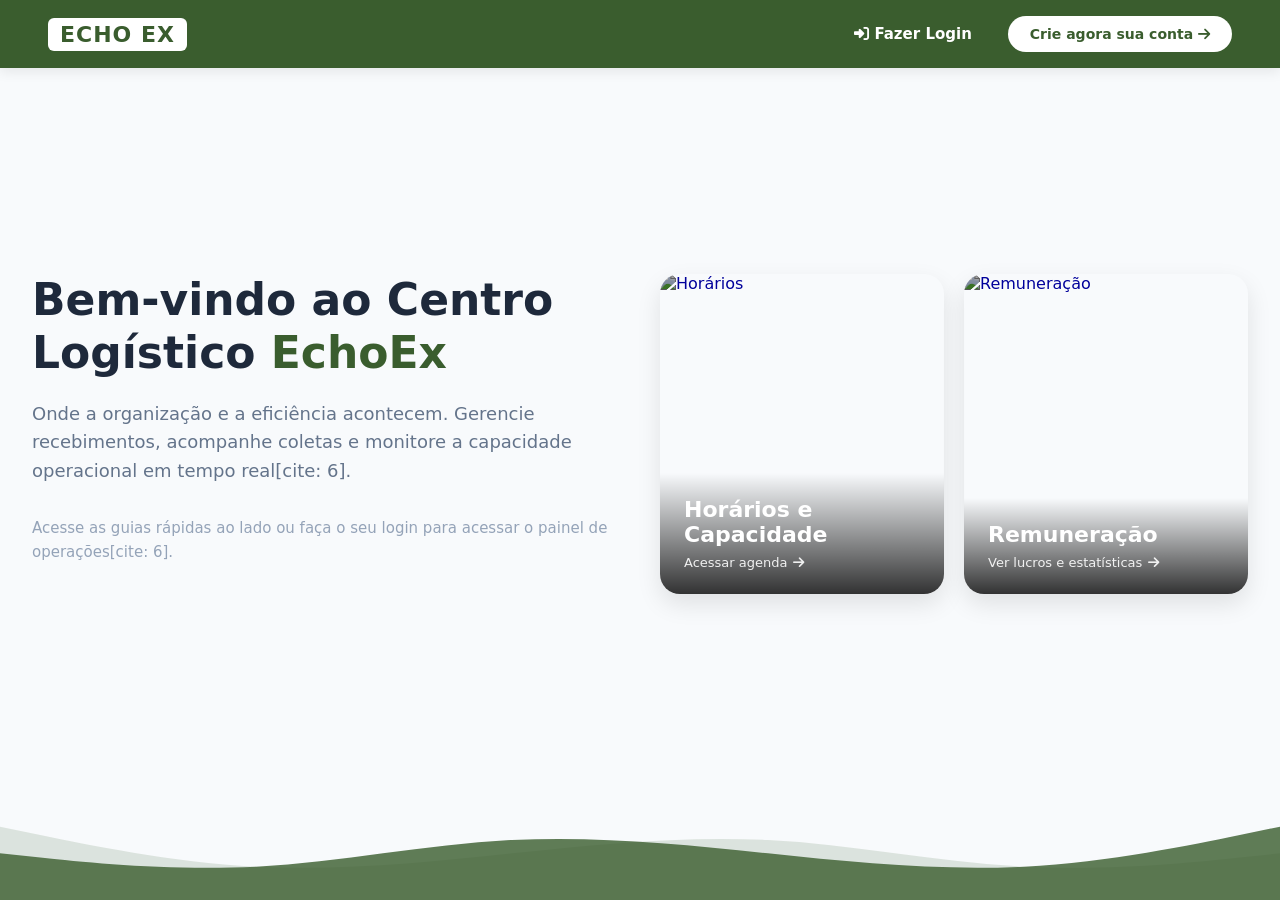
==== commit 9fc6d7e8: "Update index.html with new layout and styles" ====
--- a/index.html
+++ b/index.html
@@ -2,49 +2,122 @@
 <html lang="pt-BR">
 <head>
     <meta charset="UTF-8">
-    <title>EchoEx - Início</title>
-    <link rel="stylesheet" href="style.css">
+    <meta name="viewport" content="width=device-width, initial-scale=1.0">
+    <title>EchoEx - Centro Logístico Inteligente</title>
+    <link rel="stylesheet" href="https://cdnjs.cloudflare.com/ajax/libs/font-awesome/6.4.0/css/all.min.css">
     <style>
-        body { display: block; background-color: white; }
-        header { background-color: #3A5D2E; color: white; padding: 15px 40px; display: flex; justify-content: space-between; align-items: center; }
-        .nav-links { display: flex; gap: 20px; align-items: center; }
-        .nav-links a { color: white; text-decoration: none; font-size: 18px; }
-        .btn-register { background: #E0E0E0; color: #333; padding: 10px 20px; border-radius: 20px; text-decoration: none; font-weight: bold; }
-        .hero { display: flex; padding: 50px; gap: 40px; align-items: center; }
-        .hero-img { width: 450px; height: 280px; object-fit: cover; border-radius: 8px; }
-        .banner-cards { display: flex; gap: 20px; margin-left: auto; }
-        .banner-card { width: 140px; height: 350px; border-radius: 12px; overflow: hidden; position: relative; }
-        .banner-card img { width: 100%; height: 100%; object-fit: cover; filter: brightness(0.6); }
-        .banner-card span { position: absolute; top: 15px; left: 10px; color: white; font-weight: bold; font-size: 18px; }
+        * { margin: 0; padding: 0; box-sizing: border-box; font-family: 'Segoe UI', system-ui, sans-serif; }
+        body { background: #f8fafc; color: #1e293b; min-height: 100vh; display: flex; flex-direction: column; }
+        
+        header {
+            background: #3a5d2e;
+            padding: 16px 48px;
+            display: flex;
+            justify-content: space-between;
+            align-items: center;
+            box-shadow: 0 4px 12px rgba(0,0,0,0.08);
+        }
+
+        .logo { display: flex; align-items: center; gap: 12px; }
+        .logo-badge { background: white; color: #3a5d2e; font-weight: 900; font-size: 22px; padding: 4px 12px; border-radius: 6px; letter-spacing: 1px; }
+
+        .nav-btns { display: flex; align-items: center; gap: 20px; }
+        .btn-login { color: white; text-decoration: none; font-weight: 600; font-size: 15px; padding: 8px 16px; transition: opacity 0.2s; }
+        .btn-login:hover { opacity: 0.8; }
+        .btn-register { background: white; color: #3a5d2e; font-weight: 700; padding: 10px 22px; border-radius: 30px; text-decoration: none; font-size: 14px; transition: transform 0.2s, box-shadow 0.2s; }
+        .btn-register:hover { transform: translateY(-2px); box-shadow: 0 4px 12px rgba(0,0,0,0.15); }
+
+        .hero {
+            max-width: 1280px;
+            margin: 40px auto;
+            padding: 0 32px;
+            display: grid;
+            grid-template-columns: 1fr 1fr;
+            gap: 40px;
+            align-items: center;
+            flex: 1;
+        }
+
+        .hero-text h1 { font-size: 44px; line-height: 1.2; font-weight: 800; color: #1e293b; margin-bottom: 20px; }
+        .hero-text h1 span { color: #3a5d2e; }
+        .hero-text p { font-size: 18px; color: #64748b; line-height: 1.6; margin-bottom: 30px; }
+        .hero-text p a { color: #3a5d2e; font-weight: 600; text-decoration: underline; }
+
+        .cards-grid { display: grid; grid-template-columns: 1fr 1fr; gap: 20px; }
+        .interactive-card {
+            position: relative;
+            height: 320px;
+            border-radius: 20px;
+            overflow: hidden;
+            text-decoration: none;
+            box-shadow: 0 10px 25px rgba(0,0,0,0.1);
+            transition: transform 0.3s ease, box-shadow 0.3s ease;
+        }
+        .interactive-card:hover { transform: translateY(-8px); box-shadow: 0 15px 35px rgba(0,0,0,0.2); }
+        .interactive-card img { width: 100%; height: 100%; object-fit: cover; filter: brightness(0.65); transition: filter 0.3s; }
+        .interactive-card:hover img { filter: brightness(0.5); }
+        .card-content {
+            position: absolute;
+            bottom: 0;
+            left: 0;
+            right: 0;
+            padding: 24px;
+            color: white;
+            background: linear-gradient(transparent, rgba(0,0,0,0.8));
+        }
+        .card-content h3 { font-size: 22px; font-weight: 700; margin-bottom: 8px; }
+        .card-content span { font-size: 13px; opacity: 0.9; display: flex; align-items: center; gap: 6px; }
+
+        .footer-waves { margin-top: auto; line-height: 0; }
+        .footer-waves svg { width: 100%; height: 100px; }
     </style>
 </head>
 <body>
+
     <header>
-        <div class="logo-container" style="margin: 0;">
-            <div class="logo-text">ECHO EX</div>
+        <div class="logo">
+            <div class="logo-badge">ECHO EX</div>
         </div>
-        <div class="nav-links">
-            <a href="visao-geral.html">Fazer Login</a>
-            <a href="#" class="btn-register">Crie agora sua conta &gt;</a>
+        <div class="nav-btns">
+            <a href="login.html" class="btn-login"><i class="fa-solid fa-right-to-bracket"></i> Fazer Login</a>
+            <a href="login.html" class="btn-register">Crie agora sua conta <i class="fa-solid fa-arrow-right"></i></a>
         </div>
     </header>
 
     <main class="hero">
-        <img src="https://images.unsplash.com/photo-1586528116311-ad8dd3c8310d?w=800" class="hero-img" alt="Centro Logístico">
-        <div>
-            <h1 style="font-size: 32px; font-weight: normal; max-width: 300px;">Bem vindo ao Centro Logístico Online da EchoEx! Onde a organização acontece.</h1>
-            <p style="margin-top: 30px; font-size: 18px;">Acesse as guias para acessar as funções como <a href="receber-pacotes.html">Receber Pacotes</a> e ver os seus <a href="pacotes-armazenados.html">Pacotes Armazenados</a>.</p>
+        <div class="hero-text">
+            <h1>Bem-vindo ao Centro Logístico <span>EchoEx</span></h1>
+            <p>Onde a organização e a eficiência acontecem. Gerencie recebimentos, acompanhe coletas e monitore a capacidade operacional em tempo real[cite: 6].</p>
+            <p style="font-size: 15px; color: #94a3b8;">Acesse as guias rápidas ao lado ou faça o seu login para acessar o painel de operações[cite: 6].</p>
         </div>
-        <div class="banner-cards">
-            <div class="banner-card">
-                <img src="https://images.unsplash.com/photo-1526304640581-d334cdbbf45e?w=400" alt="">
-                <span>Horários e Capacidade</span>
-            </div>
-            <div class="banner-card">
-                <img src="https://images.unsplash.com/photo-1554224155-8d04cb21cd6c?w=400" alt="">
-                <span>Remuneração</span>
-            </div>
+
+        <div class="cards-grid">
+            <!-- Card Clicável 1 -->
+            <a href="horarios-capacidade.html" class="interactive-card">
+                <img src="https://images.unsplash.com/photo-1586528116311-ad8dd3c8310d?w=600" alt="Horários">
+                <div class="card-content">
+                    <h3>Horários e Capacidade</h3>
+                    <span>Acessar agenda <i class="fa-solid fa-arrow-right"></i></span>
+                </div>
+            </a>
+
+            <!-- Card Clicável 2 -->
+            <a href="remuneracao.html" class="interactive-card">
+                <img src="https://images.unsplash.com/photo-1554224155-8d04cb21cd6c?w=600" alt="Remuneração">
+                <div class="card-content">
+                    <h3>Remuneração</h3>
+                    <span>Ver lucros e estatísticas <i class="fa-solid fa-arrow-right"></i></span>
+                </div>
+            </a>
         </div>
     </main>
+
+    <div class="footer-waves">
+        <svg xmlns="http://www.w3.org/2000/svg" viewBox="0 0 1440 120" preserveAspectRatio="none">
+            <path fill="#3a5d2e" fill-opacity="0.15" d="M0,32L48,42.7C96,53,192,75,288,80C384,85,480,75,576,64C672,53,768,43,864,48C960,53,1056,75,1152,80C1248,85,1344,75,1392,69.3L1440,64L1440,120L1392,120C1344,120,1248,120,1152,120C1056,120,960,120,864,120C768,120,672,120,576,120C480,120,384,120,288,120C192,120,96,120,48,120L0,120Z"></path>
+            <path fill="#3a5d2e" fill-opacity="0.8" d="M0,64L48,69.3C96,75,192,85,288,80C384,75,480,53,576,48C672,43,768,53,864,64C960,75,1056,85,1152,80C1248,75,1344,53,1392,42.7L1440,32L1440,120L1392,120C1344,120,1248,120,1152,120C1056,120,960,120,864,120C768,120,672,120,576,120C480,120,384,120,288,120C192,120,96,120,48,120L0,120Z"></path>
+        </svg>
+    </div>
+
 </body>
 </html>
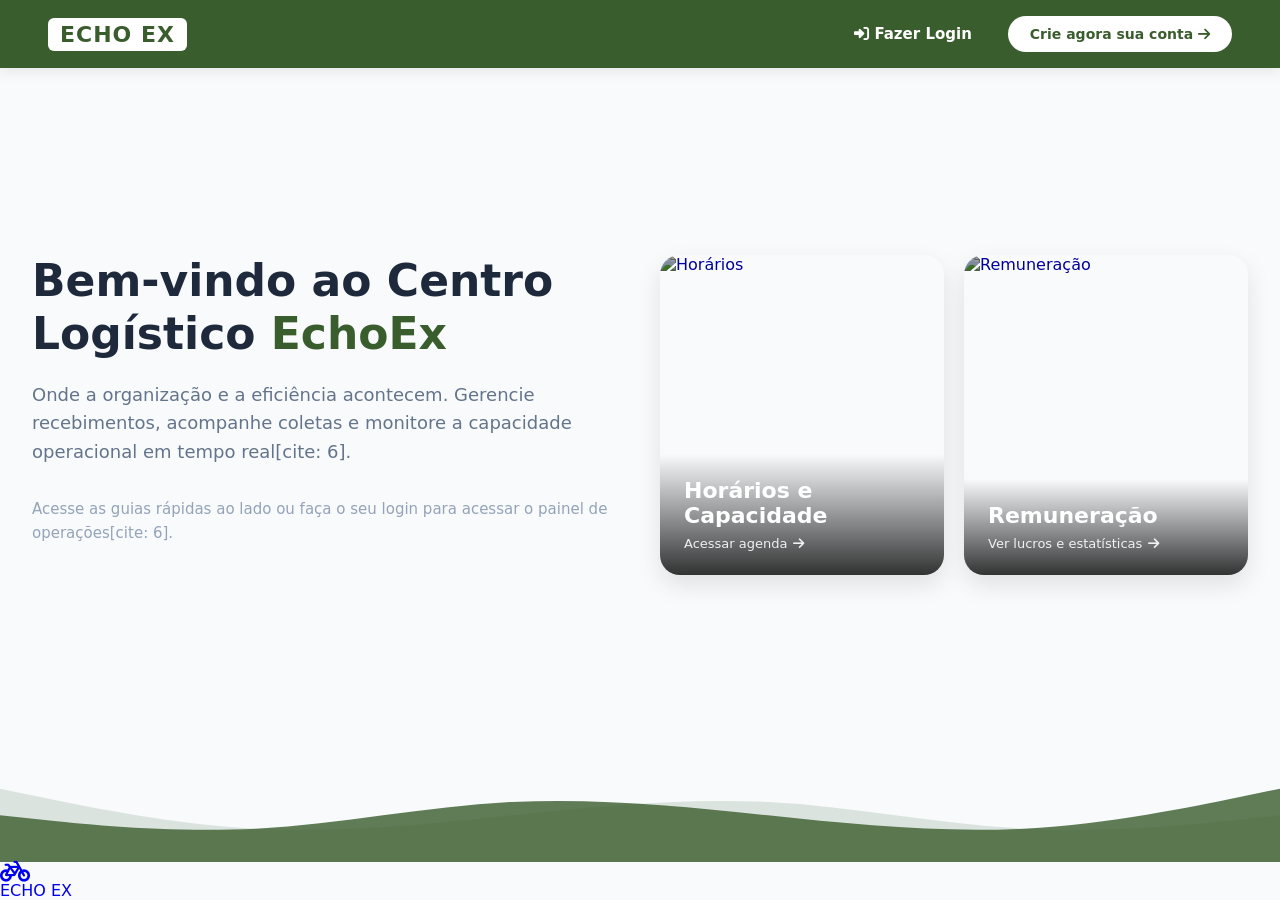
==== commit 573eddc1: "Add logo container to index.html" ====
--- a/index.html
+++ b/index.html
@@ -101,7 +101,6 @@
                 </div>
             </a>
 
-            <!-- Card Clicável 2 -->
             <a href="remuneracao.html" class="interactive-card">
                 <img src="https://images.unsplash.com/photo-1554224155-8d04cb21cd6c?w=600" alt="Remuneração">
                 <div class="card-content">
@@ -118,6 +117,10 @@
             <path fill="#3a5d2e" fill-opacity="0.8" d="M0,64L48,69.3C96,75,192,85,288,80C384,75,480,53,576,48C672,43,768,53,864,64C960,75,1056,85,1152,80C1248,75,1344,53,1392,42.7L1440,32L1440,120L1392,120C1344,120,1248,120,1152,120C1056,120,960,120,864,120C768,120,672,120,576,120C480,120,384,120,288,120C192,120,96,120,48,120L0,120Z"></path>
         </svg>
     </div>
+    <a href="index.html" class="logo-container" style="text-decoration: none;">
+    <div class="logo-circle"><i class="fa-solid fa-bicycle fa-xl"></i></div>
+    <div class="logo-text">ECHO EX</div>
+</a>
 
 </body>
 </html>
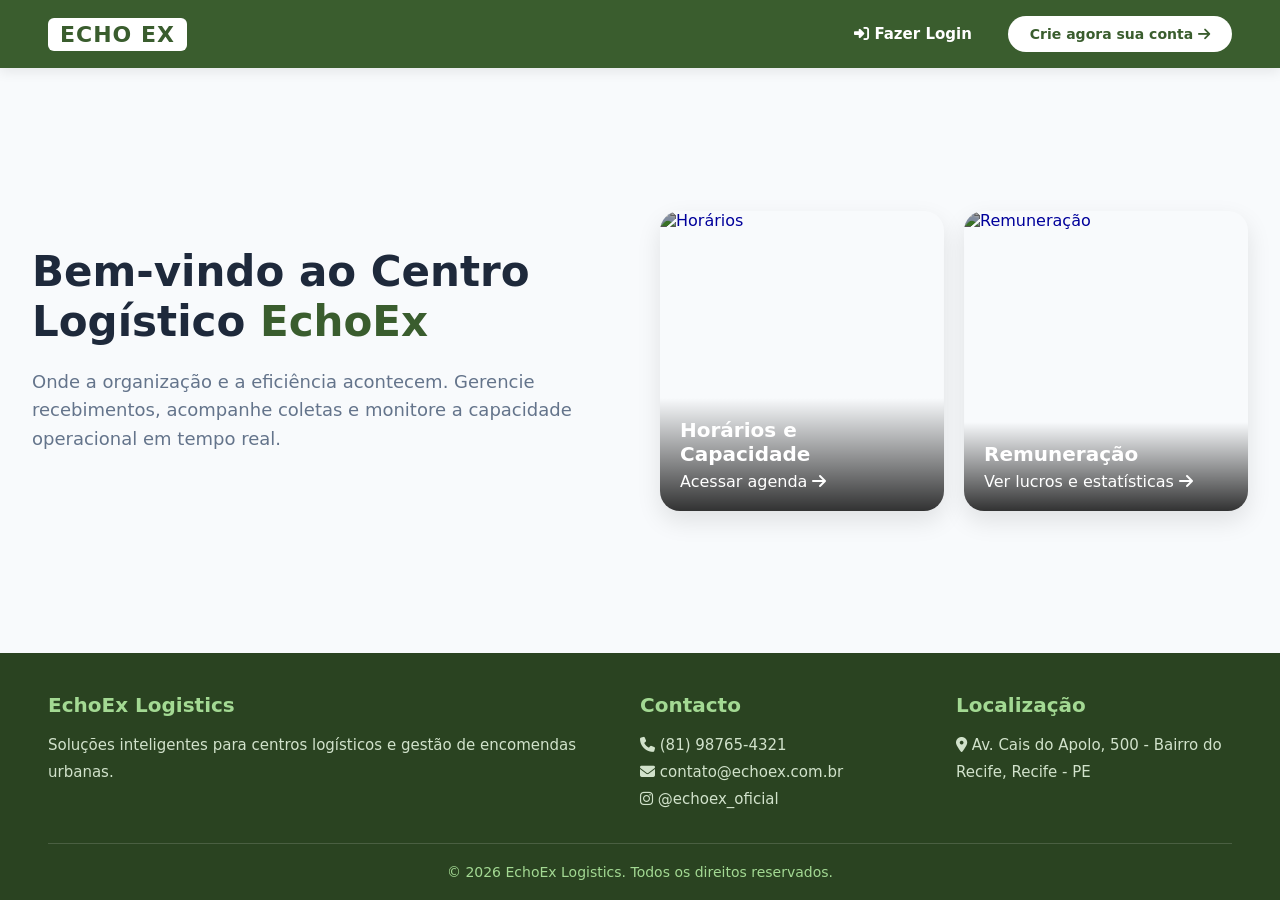
==== commit 70fd2d2e: "Refactor styles and update footer content Updated styling for logo and footer, adjusted hero text si" ====
--- a/index.html
+++ b/index.html
@@ -18,14 +18,12 @@
             box-shadow: 0 4px 12px rgba(0,0,0,0.08);
         }
 
-        .logo { display: flex; align-items: center; gap: 12px; }
+        .logo { display: flex; align-items: center; gap: 12px; text-decoration: none; }
         .logo-badge { background: white; color: #3a5d2e; font-weight: 900; font-size: 22px; padding: 4px 12px; border-radius: 6px; letter-spacing: 1px; }
 
         .nav-btns { display: flex; align-items: center; gap: 20px; }
-        .btn-login { color: white; text-decoration: none; font-weight: 600; font-size: 15px; padding: 8px 16px; transition: opacity 0.2s; }
-        .btn-login:hover { opacity: 0.8; }
-        .btn-register { background: white; color: #3a5d2e; font-weight: 700; padding: 10px 22px; border-radius: 30px; text-decoration: none; font-size: 14px; transition: transform 0.2s, box-shadow 0.2s; }
-        .btn-register:hover { transform: translateY(-2px); box-shadow: 0 4px 12px rgba(0,0,0,0.15); }
+        .btn-login { color: white; text-decoration: none; font-weight: 600; font-size: 15px; padding: 8px 16px; }
+        .btn-register { background: white; color: #3a5d2e; font-weight: 700; padding: 10px 22px; border-radius: 30px; text-decoration: none; font-size: 14px; }
 
         .hero {
             max-width: 1280px;
@@ -38,46 +36,58 @@
             flex: 1;
         }
 
-        .hero-text h1 { font-size: 44px; line-height: 1.2; font-weight: 800; color: #1e293b; margin-bottom: 20px; }
+        .hero-text h1 { font-size: 42px; line-height: 1.2; font-weight: 800; color: #1e293b; margin-bottom: 20px; }
         .hero-text h1 span { color: #3a5d2e; }
-        .hero-text p { font-size: 18px; color: #64748b; line-height: 1.6; margin-bottom: 30px; }
-        .hero-text p a { color: #3a5d2e; font-weight: 600; text-decoration: underline; }
+        .hero-text p { font-size: 18px; color: #64748b; line-height: 1.6; margin-bottom: 20px; }
 
         .cards-grid { display: grid; grid-template-columns: 1fr 1fr; gap: 20px; }
         .interactive-card {
             position: relative;
-            height: 320px;
+            height: 300px;
             border-radius: 20px;
             overflow: hidden;
             text-decoration: none;
             box-shadow: 0 10px 25px rgba(0,0,0,0.1);
-            transition: transform 0.3s ease, box-shadow 0.3s ease;
         }
-        .interactive-card:hover { transform: translateY(-8px); box-shadow: 0 15px 35px rgba(0,0,0,0.2); }
-        .interactive-card img { width: 100%; height: 100%; object-fit: cover; filter: brightness(0.65); transition: filter 0.3s; }
-        .interactive-card:hover img { filter: brightness(0.5); }
-        .card-content {
-            position: absolute;
-            bottom: 0;
-            left: 0;
-            right: 0;
-            padding: 24px;
+        .interactive-card img { width: 100%; height: 100%; object-fit: cover; filter: brightness(0.65); }
+        .card-content { position: absolute; bottom: 0; left: 0; right: 0; padding: 20px; color: white; background: linear-gradient(transparent, rgba(0,0,0,0.8)); }
+        .card-content h3 { font-size: 20px; font-weight: 700; margin-bottom: 6px; }
+
+        /* Rodapé do Site */
+        footer {
+            background-color: #2a4321;
             color: white;
-            background: linear-gradient(transparent, rgba(0,0,0,0.8));
+            padding: 40px 48px 20px 48px;
+            margin-top: auto;
         }
-        .card-content h3 { font-size: 22px; font-weight: 700; margin-bottom: 8px; }
-        .card-content span { font-size: 13px; opacity: 0.9; display: flex; align-items: center; gap: 6px; }
-
-        .footer-waves { margin-top: auto; line-height: 0; }
-        .footer-waves svg { width: 100%; height: 100px; }
+        .footer-content {
+            max-width: 1280px;
+            margin: 0 auto;
+            display: grid;
+            grid-template-columns: 2fr 1fr 1fr;
+            gap: 40px;
+            margin-bottom: 30px;
+        }
+        .footer-col h3 { font-size: 20px; margin-bottom: 15px; color: #a3d993; }
+        .footer-col p, .footer-col a { color: #d1e2cb; font-size: 15px; line-height: 1.8; text-decoration: none; }
+        .footer-col a:hover { color: white; text-decoration: underline; }
+        .footer-bottom {
+            max-width: 1280px;
+            margin: 0 auto;
+            padding-top: 20px;
+            border-top: 1px solid rgba(255,255,255,0.15);
+            text-align: center;
+            font-size: 14px;
+            color: #a3d993;
+        }
     </style>
 </head>
 <body>
 
     <header>
-        <div class="logo">
+        <a href="index.html" class="logo">
             <div class="logo-badge">ECHO EX</div>
-        </div>
+        </a>
         <div class="nav-btns">
             <a href="login.html" class="btn-login"><i class="fa-solid fa-right-to-bracket"></i> Fazer Login</a>
             <a href="login.html" class="btn-register">Crie agora sua conta <i class="fa-solid fa-arrow-right"></i></a>
@@ -87,12 +97,10 @@
     <main class="hero">
         <div class="hero-text">
             <h1>Bem-vindo ao Centro Logístico <span>EchoEx</span></h1>
-            <p>Onde a organização e a eficiência acontecem. Gerencie recebimentos, acompanhe coletas e monitore a capacidade operacional em tempo real[cite: 6].</p>
-            <p style="font-size: 15px; color: #94a3b8;">Acesse as guias rápidas ao lado ou faça o seu login para acessar o painel de operações[cite: 6].</p>
+            <p>Onde a organização e a eficiência acontecem. Gerencie recebimentos, acompanhe coletas e monitore a capacidade operacional em tempo real.</p>
         </div>
 
         <div class="cards-grid">
-            <!-- Card Clicável 1 -->
             <a href="horarios-capacidade.html" class="interactive-card">
                 <img src="https://images.unsplash.com/photo-1586528116311-ad8dd3c8310d?w=600" alt="Horários">
                 <div class="card-content">
@@ -111,16 +119,28 @@
         </div>
     </main>
 
-    <div class="footer-waves">
-        <svg xmlns="http://www.w3.org/2000/svg" viewBox="0 0 1440 120" preserveAspectRatio="none">
-            <path fill="#3a5d2e" fill-opacity="0.15" d="M0,32L48,42.7C96,53,192,75,288,80C384,85,480,75,576,64C672,53,768,43,864,48C960,53,1056,75,1152,80C1248,85,1344,75,1392,69.3L1440,64L1440,120L1392,120C1344,120,1248,120,1152,120C1056,120,960,120,864,120C768,120,672,120,576,120C480,120,384,120,288,120C192,120,96,120,48,120L0,120Z"></path>
-            <path fill="#3a5d2e" fill-opacity="0.8" d="M0,64L48,69.3C96,75,192,85,288,80C384,75,480,53,576,48C672,43,768,53,864,64C960,75,1056,85,1152,80C1248,75,1344,53,1392,42.7L1440,32L1440,120L1392,120C1344,120,1248,120,1152,120C1056,120,960,120,864,120C768,120,672,120,576,120C480,120,384,120,288,120C192,120,96,120,48,120L0,120Z"></path>
-        </svg>
-    </div>
-    <a href="index.html" class="logo-container" style="text-decoration: none;">
-    <div class="logo-circle"><i class="fa-solid fa-bicycle fa-xl"></i></div>
-    <div class="logo-text">ECHO EX</div>
-</a>
+    <!-- Rodapé -->
+    <footer>
+        <div class="footer-content">
+            <div class="footer-col">
+                <h3>EchoEx Logistics</h3>
+                <p>Soluções inteligentes para centros logísticos e gestão de encomendas urbanas.</p>
+            </div>
+            <div class="footer-col">
+                <h3>Contacto</h3>
+                <p><i class="fa-solid fa-phone"></i> (81) 98765-4321</p>
+                <p><i class="fa-solid fa-envelope"></i> contato@echoex.com.br</p>
+                <p><i class="fa-brands fa-instagram"></i> <a href="https://instagram.com" target="_blank">@echoex_oficial</a></p>
+            </div>
+            <div class="footer-col">
+                <h3>Localização</h3>
+                <p><i class="fa-solid fa-location-dot"></i> Av. Cais do Apolo, 500 - Bairro do Recife, Recife - PE</p>
+            </div>
+        </div>
+        <div class="footer-bottom">
+            &copy; 2026 EchoEx Logistics. Todos os direitos reservados.
+        </div>
+    </footer>
 
 </body>
 </html>
